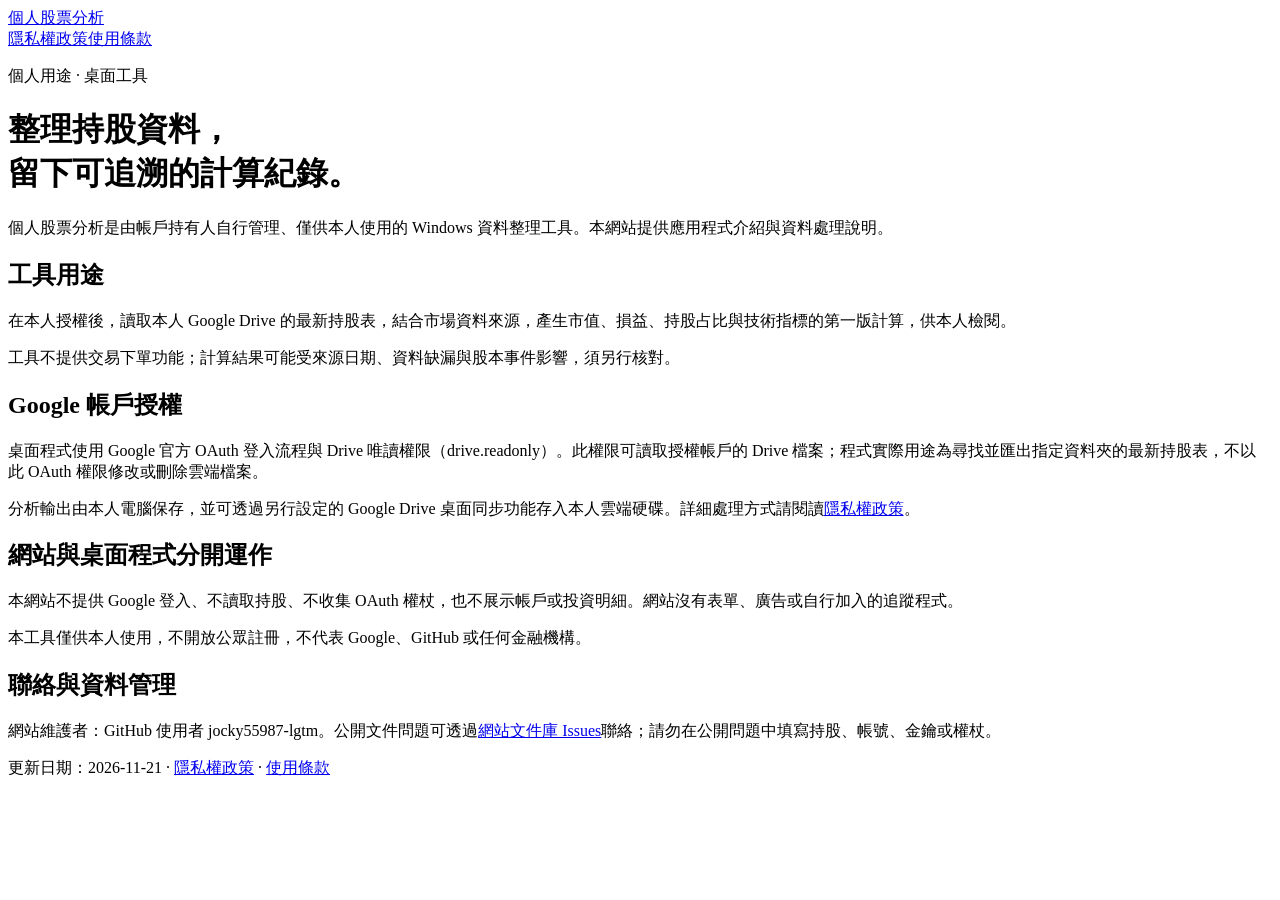
==== index.html @ d0b48f0b "Add public app documentation: index.html" ====
<!doctype html>
<html lang="zh-Hant"><head><meta charset="utf-8"><meta name="viewport" content="width=device-width, initial-scale=1"><meta name="description" content="個人股票分析：供本人使用的持股資料整理與分析工具。"><title>個人股票分析</title><link rel="stylesheet" href="style.css"></head>
<body><header><a class="brand" href="./">個人股票分析</a><nav aria-label="主要導覽"><a href="privacy.html">隱私權政策</a><a href="terms.html">使用條款</a></nav></header><main><p class="eyebrow">個人用途 · 桌面工具</p><h1>整理持股資料，<br>留下可追溯的計算紀錄。</h1><p class="lead">個人股票分析是由帳戶持有人自行管理、僅供本人使用的 Windows 資料整理工具。本網站提供應用程式介紹與資料處理說明。</p><section><h2>工具用途</h2><p>在本人授權後，讀取本人 Google Drive 的最新持股表，結合市場資料來源，產生市值、損益、持股占比與技術指標的第一版計算，供本人檢閱。</p><p>工具不提供交易下單功能；計算結果可能受來源日期、資料缺漏與股本事件影響，須另行核對。</p></section><section><h2>Google 帳戶授權</h2><p>桌面程式使用 Google 官方 OAuth 登入流程與 Drive 唯讀權限（drive.readonly）。此權限可讀取授權帳戶的 Drive 檔案；程式實際用途為尋找並匯出指定資料夾的最新持股表，不以此 OAuth 權限修改或刪除雲端檔案。</p><p>分析輸出由本人電腦保存，並可透過另行設定的 Google Drive 桌面同步功能存入本人雲端硬碟。詳細處理方式請閱讀<a href="privacy.html">隱私權政策</a>。</p></section><section><h2>網站與桌面程式分開運作</h2><p>本網站不提供 Google 登入、不讀取持股、不收集 OAuth 權杖，也不展示帳戶或投資明細。網站沒有表單、廣告或自行加入的追蹤程式。</p><p>本工具僅供本人使用，不開放公眾註冊，不代表 Google、GitHub 或任何金融機構。</p></section><section><h2>聯絡與資料管理</h2><p>網站維護者：GitHub 使用者 jocky55987-lgtm。公開文件問題可透過<a href="https://github.com/jocky55987-lgtm/jocky55987-lgtm.github.io/issues">網站文件庫 Issues</a>聯絡；請勿在公開問題中填寫持股、帳號、金鑰或權杖。</p></section></main><footer>更新日期：2026-11-21 · <a href="privacy.html">隱私權政策</a> · <a href="terms.html">使用條款</a></footer></body></html>
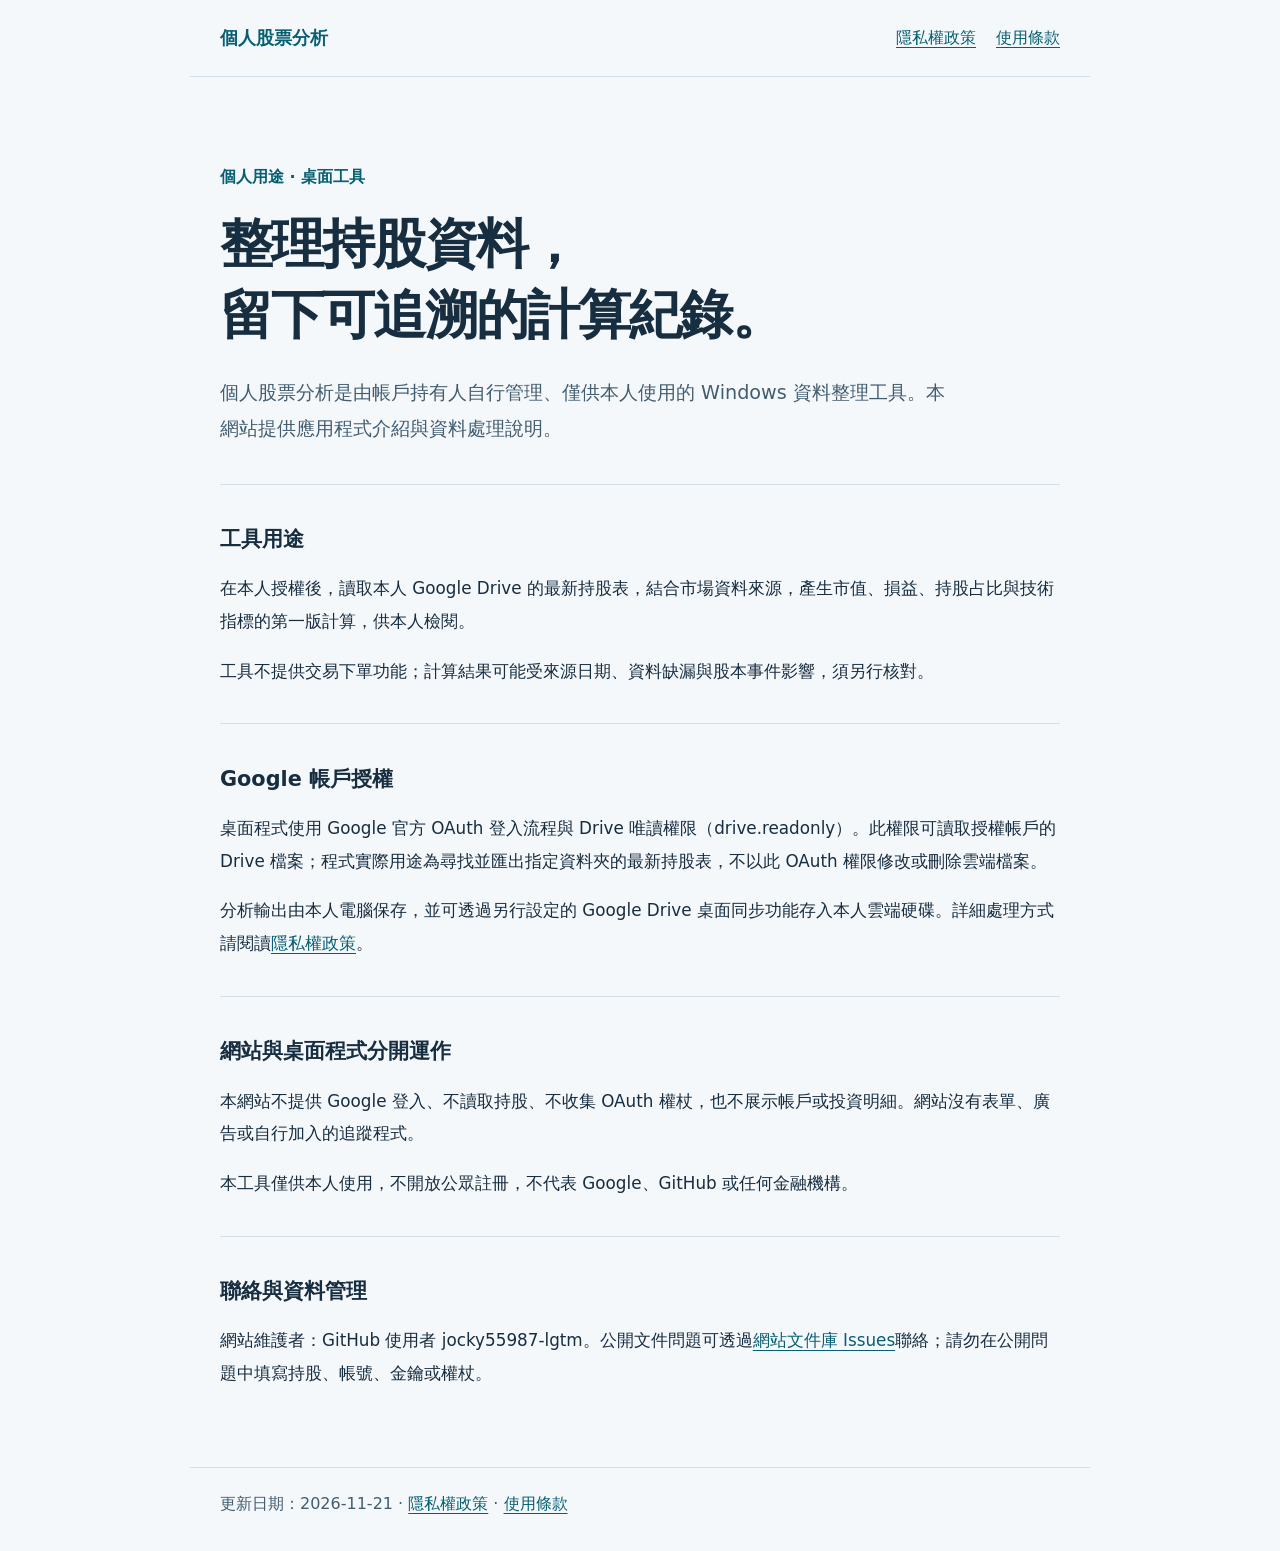
==== commit ff0e9c20: "Add public Search Console ownership verification marker" ====
--- a/index.html
+++ b/index.html
@@ -1,3 +1,3 @@
 <!doctype html>
-<html lang="zh-Hant"><head><meta charset="utf-8"><meta name="viewport" content="width=device-width, initial-scale=1"><meta name="description" content="個人股票分析：供本人使用的持股資料整理與分析工具。"><title>個人股票分析</title><link rel="stylesheet" href="style.css"></head>
+<html lang="zh-Hant"><head><meta charset="utf-8"><meta name="viewport" content="width=device-width, initial-scale=1"><meta name="description" content="個人股票分析：供本人使用的持股資料整理與分析工具。"><title>個人股票分析</title><link rel="stylesheet" href="style.css"><meta name="google-site-verification" content="GRMDpqOhZdn-jej23uLrFL9rXlc3NjootSwhy7ZP4CY" /></head>
 <body><header><a class="brand" href="./">個人股票分析</a><nav aria-label="主要導覽"><a href="privacy.html">隱私權政策</a><a href="terms.html">使用條款</a></nav></header><main><p class="eyebrow">個人用途 · 桌面工具</p><h1>整理持股資料，<br>留下可追溯的計算紀錄。</h1><p class="lead">個人股票分析是由帳戶持有人自行管理、僅供本人使用的 Windows 資料整理工具。本網站提供應用程式介紹與資料處理說明。</p><section><h2>工具用途</h2><p>在本人授權後，讀取本人 Google Drive 的最新持股表，結合市場資料來源，產生市值、損益、持股占比與技術指標的第一版計算，供本人檢閱。</p><p>工具不提供交易下單功能；計算結果可能受來源日期、資料缺漏與股本事件影響，須另行核對。</p></section><section><h2>Google 帳戶授權</h2><p>桌面程式使用 Google 官方 OAuth 登入流程與 Drive 唯讀權限（drive.readonly）。此權限可讀取授權帳戶的 Drive 檔案；程式實際用途為尋找並匯出指定資料夾的最新持股表，不以此 OAuth 權限修改或刪除雲端檔案。</p><p>分析輸出由本人電腦保存，並可透過另行設定的 Google Drive 桌面同步功能存入本人雲端硬碟。詳細處理方式請閱讀<a href="privacy.html">隱私權政策</a>。</p></section><section><h2>網站與桌面程式分開運作</h2><p>本網站不提供 Google 登入、不讀取持股、不收集 OAuth 權杖，也不展示帳戶或投資明細。網站沒有表單、廣告或自行加入的追蹤程式。</p><p>本工具僅供本人使用，不開放公眾註冊，不代表 Google、GitHub 或任何金融機構。</p></section><section><h2>聯絡與資料管理</h2><p>網站維護者：GitHub 使用者 jocky55987-lgtm。公開文件問題可透過<a href="https://github.com/jocky55987-lgtm/jocky55987-lgtm.github.io/issues">網站文件庫 Issues</a>聯絡；請勿在公開問題中填寫持股、帳號、金鑰或權杖。</p></section></main><footer>更新日期：2026-11-21 · <a href="privacy.html">隱私權政策</a> · <a href="terms.html">使用條款</a></footer></body></html>
--- a/style.css
+++ b/style.css
@@ -0,0 +1 @@
+:root{color-scheme:light;font-family:system-ui,-apple-system,"Microsoft JhengHei",sans-serif;color:#172d40;background:#f5f8fb}*{box-sizing:border-box}body{margin:0}header,main,footer{max-width:900px;margin:auto;padding:26px 30px}header{display:flex;justify-content:space-between;align-items:center;border-bottom:1px solid #d4e0e8;gap:20px}a{color:#075f72;text-underline-offset:4px}a:hover{color:#003e4c}.brand{font-weight:750;text-decoration:none;font-size:1.1rem}nav{display:flex;gap:20px;font-size:1rem}main{padding-top:68px;padding-bottom:60px}h1{font-size:clamp(2rem,5vw,3.3rem);line-height:1.35;letter-spacing:-.035em;margin:14px 0 24px}h2{font-size:1.3rem;line-height:1.5}.lead{font-size:1.2rem;color:#425d70;line-height:1.9;max-width:740px}.eyebrow{color:#075f72;font-weight:650;font-size:1rem}section{margin-top:36px;padding-top:22px;border-top:1px solid #d4e0e8}p{font-size:1.05rem;line-height:1.95;overflow-wrap:anywhere}footer{border-top:1px solid #d4e0e8;color:#425d70;font-size:1rem;padding-bottom:36px}a:focus-visible{outline:3px solid #1d869d;outline-offset:5px}@media(max-width:560px){header{align-items:flex-start;flex-direction:column}header,main,footer{padding-left:22px;padding-right:22px}main{padding-top:38px}nav{flex-wrap:wrap}}
